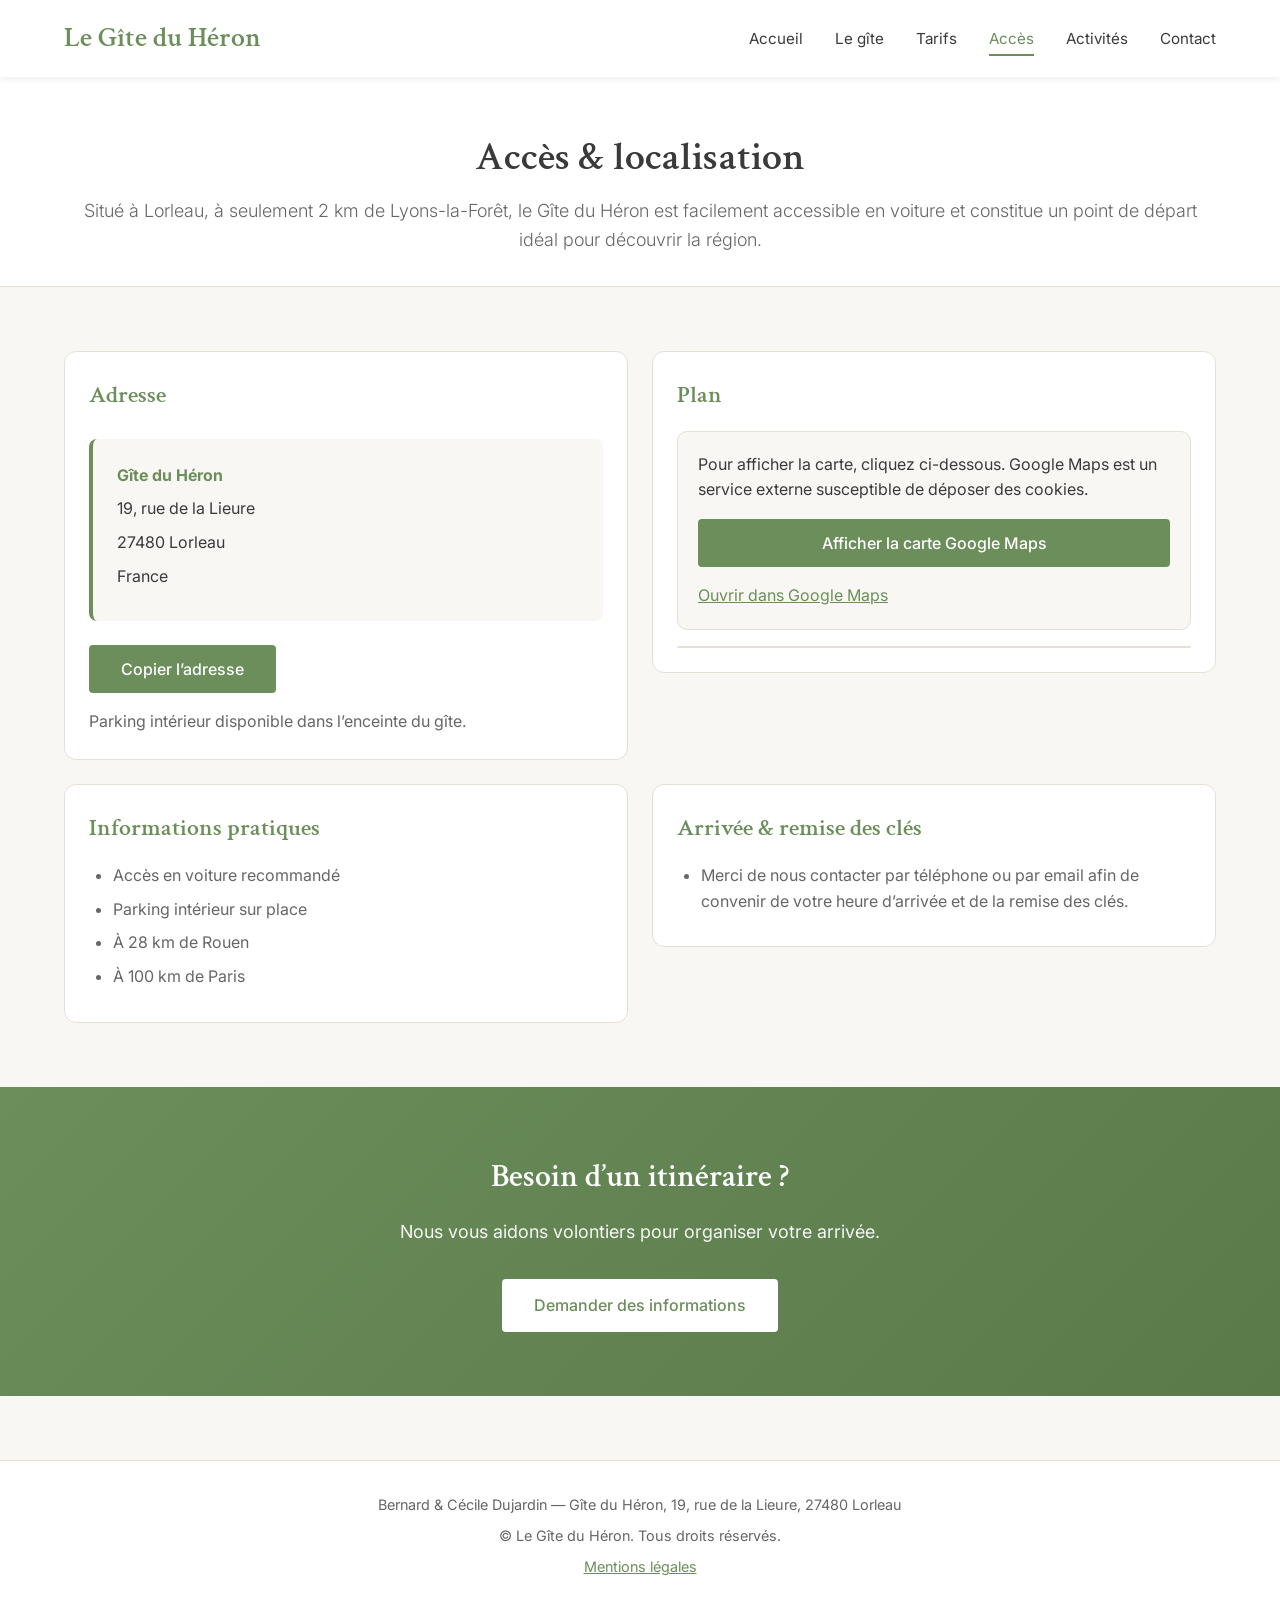
==== acces/index.html @ 65d324aa "feat: first commit" ====
<!DOCTYPE html>
<html lang="fr">
<head>
    <meta charset="UTF-8">
    <meta name="viewport" content="width=device-width, initial-scale=1.0">
    <meta name="description" content="Accès et localisation du Gîte du Héron à Lorleau : adresse, distances et stationnement.">
    <title>Le Gîte du Héron - Accès &amp; localisation</title>
    <link rel="preconnect" href="https://fonts.googleapis.com">
    <link rel="preconnect" href="https://fonts.gstatic.com" crossorigin>
    <link href="https://fonts.googleapis.com/css2?family=Crimson+Text:ital,wght@0,400;0,600;1,400&family=Inter:wght@300;400;500;600&display=swap" rel="stylesheet">
    <link rel="stylesheet" href="/css/styles.css">
</head>
<body>
    <header>
        <div class="container">
            <a class="logo" href="/">Le Gîte du Héron</a>
            <nav>
                <ul class="nav-menu">
                    <li><a href="/">Accueil</a></li>
                    <li><a href="/gite/">Le gîte</a></li>
                    <li><a href="/tarifs/">Tarifs</a></li>
                    <li><a href="/acces/" class="active">Accès</a></li>
                    <li><a href="/activites/">Activités</a></li>
                    <li><a href="/contact/">Contact</a></li>
                </ul>
            </nav>
        </div>
    </header>

    <main>
        <section class="page-header">
            <div class="container">
                <h1>Accès &amp; localisation</h1>
                <p class="page-subtitle">Situé à Lorleau, à seulement 2 km de Lyons-la-Forêt, le Gîte du Héron est facilement accessible en voiture et constitue un point de départ idéal pour découvrir la région.</p>
            </div>
        </section>

        <section class="content-section">
            <div class="container">
                <div class="access-grid">
                    <section class="access-card">
                        <h2>Adresse</h2>
                        <div class="address-box" id="address-text">
                            <p><strong>Gîte du Héron</strong></p>
                            <p>19, rue de la Lieure</p>
                            <p>27480 Lorleau</p>
                            <p>France</p>
                        </div>
                        <button class="btn btn-primary" id="copy-address-btn" type="button">Copier l’adresse</button>
                        <p class="access-note">Parking intérieur disponible dans l’enceinte du gîte.</p>
                    </section>

                    <section class="access-card">
                        <h2>Plan</h2>
                        <div class="map-card" id="map-consent">
                            <p>Pour afficher la carte, cliquez ci-dessous. Google Maps est un service externe susceptible de déposer des cookies.</p>
                            <button class="btn btn-primary" id="load-gmap" type="button">Afficher la carte Google Maps</button>
                            <a class="map-link" href="https://www.google.com/maps/search/?api=1&query=19%20Rue%20de%20la%20Lieure%2C%2027480%20Lorleau%2C%20France" target="_blank" rel="noopener">Ouvrir dans Google Maps</a>
                        </div>
                        <div class="map-embed" id="map-embed" aria-hidden="true"></div>
                    </section>

                    <section class="access-card">
                        <h2>Informations pratiques</h2>
                        <ul class="conditions-list">
                            <li>Accès en voiture recommandé</li>
                            <li>Parking intérieur sur place</li>
                            <li>À 28 km de Rouen</li>
                            <li>À 100 km de Paris</li>
                        </ul>
                    </section>

                    <section class="access-card">
                        <h2>Arrivée &amp; remise des clés</h2>
                        <ul class="conditions-list">
                            <li>Merci de nous contacter par téléphone ou par email afin de convenir de votre heure d’arrivée et de la remise des clés.</li>
                        </ul>
                    </section>
                </div>
            </div>
        </section>

        <section class="cta-section">
            <div class="container">
                <h2>Besoin d’un itinéraire ?</h2>
                <p>Nous vous aidons volontiers pour organiser votre arrivée.</p>
                <a href="/contact/" class="btn btn-primary">Demander des informations</a>
            </div>
        </section>
    </main>

    <footer>
        <div class="container">
            <p>Bernard & Cécile Dujardin — Gîte du Héron, 19, rue de la Lieure, 27480 Lorleau</p>
            <p>&copy; Le Gîte du Héron. Tous droits réservés.</p>
            <p><a href="/mentions-legales/">Mentions légales</a></p>
        </div>
    </footer>

    <script>
        const ADDRESS_TO_COPY = `Gîte du Héron
19, rue de la Lieure
27480 Lorleau
France`;
        const GMAP_EMBED_SRC = "https://www.google.com/maps/embed?pb=!1m18!1m12!1m3!1d2595.6986658542155!2d1.4994650766728717!3d49.414603971412994!2m3!1f0!2f0!3f0!3m2!1i1024!2i768!4f13.1!3m3!1m2!1s0x47e72bde51f9805f%3A0xe54bb4bd2a483d9f!2s19%20Rue%20de%20la%20Lieure%2C%2027480%20Lorleau!5e0!3m2!1sfr!2sfr!4v1769534926259!5m2!1sfr!2sfr";
        const GMAP_LINK_URL = "https://www.google.com/maps/search/?api=1&query=19%20Rue%20de%20la%20Lieure%2C%2027480%20Lorleau%2C%20France";

        const copyBtn = document.getElementById('copy-address-btn');
        const loadMapBtn = document.getElementById('load-gmap');
        const mapConsent = document.getElementById('map-consent');
        const mapEmbed = document.getElementById('map-embed');
        const mapLink = mapConsent ? mapConsent.querySelector('.map-link') : null;

        if (mapLink) {
            mapLink.href = GMAP_LINK_URL;
        }

        const setCopyFeedback = () => {
            if (!copyBtn) return;
            const original = copyBtn.textContent;
            copyBtn.textContent = 'Copié !';
            setTimeout(() => {
                copyBtn.textContent = original;
            }, 2000);
        };

        const fallbackCopy = () => {
            const textarea = document.createElement('textarea');
            textarea.value = ADDRESS_TO_COPY;
            textarea.setAttribute('readonly', '');
            textarea.style.position = 'absolute';
            textarea.style.left = '-9999px';
            document.body.appendChild(textarea);
            textarea.select();
            try {
                document.execCommand('copy');
                setCopyFeedback();
            } finally {
                document.body.removeChild(textarea);
            }
        };

        if (copyBtn) {
            copyBtn.addEventListener('click', () => {
                if (navigator.clipboard && navigator.clipboard.writeText) {
                    navigator.clipboard.writeText(ADDRESS_TO_COPY).then(setCopyFeedback).catch(fallbackCopy);
                } else {
                    fallbackCopy();
                }
            });
        }

        if (loadMapBtn && mapEmbed) {
            loadMapBtn.addEventListener('click', () => {
                if (mapEmbed.childElementCount === 0) {
                    const iframe = document.createElement('iframe');
                    iframe.src = GMAP_EMBED_SRC;
                    iframe.loading = 'lazy';
                    iframe.referrerPolicy = 'no-referrer-when-downgrade';
                    iframe.title = 'Carte Google Maps - Gîte du Héron';
                    iframe.allowFullscreen = true;
                    mapEmbed.appendChild(iframe);
                    mapEmbed.setAttribute('aria-hidden', 'false');
                    if (mapConsent) {
                        mapConsent.style.display = 'none';
                    }
                }
            });
        }
    </script>
</body>
</html>
---- css/styles.css ----
/* Reset and Base Styles */
* {
    margin: 0;
    padding: 0;
    box-sizing: border-box;
}

:root {
    --color-primary: #6B8E5A;
    --color-primary-dark: #5A7A4A;
    --color-secondary: #D4C4A8;
    --color-accent: #8B7355;
    --color-text: #3A3A3A;
    --color-text-light: #666;
    --color-bg: #F9F7F4;
    --color-white: #FFFFFF;
    --color-border: #E5E0D6;
    --font-serif: 'Crimson Text', serif;
    --font-sans: 'Inter', sans-serif;
}

html {
    font-size: 16px;
    scroll-behavior: smooth;
}

body {
    font-family: var(--font-sans);
    color: var(--color-text);
    background-color: var(--color-bg);
    line-height: 1.6;
    -webkit-font-smoothing: antialiased;
    -moz-osx-font-smoothing: grayscale;
}

img {
    max-width: 100%;
    height: auto;
    display: block;
}

a {
    text-decoration: none;
    color: inherit;
    transition: color 0.3s ease;
}

ul {
    list-style: none;
}

/* Container */
.container {
    width: 100%;
    max-width: 1200px;
    margin: 0 auto;
    padding: 0 1.5rem;
}

/* Header */
header {
    background-color: var(--color-white);
    box-shadow: 0 2px 8px rgba(0, 0, 0, 0.08);
    position: sticky;
    top: 0;
    z-index: 100;
}

header .container {
    display: flex;
    justify-content: space-between;
    align-items: center;
    padding: 1rem 1.5rem;
}

.logo {
    font-family: var(--font-serif);
    font-size: 1.5rem;
    font-weight: 600;
    color: var(--color-primary);
    margin: 0;
}

.nav-menu {
    display: flex;
    gap: 1.5rem;
    flex-wrap: wrap;
}

.nav-menu a {
    color: var(--color-text);
    font-weight: 400;
    padding: 0.5rem 0;
    position: relative;
    font-size: 0.95rem;
}

.nav-menu a:hover,
.nav-menu a.active {
    color: var(--color-primary);
}

.nav-menu a.active::after {
    content: '';
    position: absolute;
    bottom: 0;
    left: 0;
    right: 0;
    height: 2px;
    background-color: var(--color-primary);
}

/* Hero Section */
.hero {
    display: flex;
    flex-direction: column;
    min-height: 70vh;
    background: linear-gradient(135deg, var(--color-bg) 0%, var(--color-secondary) 100%);
    position: relative;
    overflow: hidden;
}

.hero-content {
    padding: 3rem 1.5rem;
    text-align: center;
    z-index: 2;
    flex: 1;
    display: flex;
    flex-direction: column;
    justify-content: center;
    align-items: center;
}

.hero-content h1,
.hero-content h2 {
    font-family: var(--font-serif);
    font-size: 2.5rem;
    color: var(--color-text);
    margin-bottom: 1rem;
    font-weight: 600;
}

.hero-subtitle {
    font-size: 1.25rem;
    color: var(--color-text-light);
    margin-bottom: 2rem;
    font-weight: 300;
}

.hero-image {
    width: 100%;
    height: 300px;
    overflow: hidden;
}

.hero-image img {
    width: 100%;
    height: 100%;
    object-fit: cover;
}

/* Buttons */
.btn {
    display: inline-block;
    padding: 0.875rem 2rem;
    font-size: 1rem;
    font-weight: 500;
    text-align: center;
    border-radius: 4px;
    transition: all 0.3s ease;
    cursor: pointer;
    border: none;
    font-family: var(--font-sans);
}

.btn-primary {
    background-color: var(--color-primary);
    color: var(--color-white);
}

.btn-primary:hover {
    background-color: var(--color-primary-dark);
    transform: translateY(-2px);
    box-shadow: 0 4px 12px rgba(107, 142, 90, 0.3);
}

/* Intro Section */
.intro {
    padding: 4rem 0;
    text-align: center;
}

.intro h2 {
    font-family: var(--font-serif);
    font-size: 2rem;
    color: var(--color-text);
    margin-bottom: 1.5rem;
    font-weight: 600;
}

.lead {
    font-size: 1.125rem;
    color: var(--color-text-light);
    max-width: 800px;
    margin: 0 auto;
    line-height: 1.8;
}

/* Features Section */
.features {
    padding: 4rem 0;
    background-color: var(--color-white);
}

.features-grid {
    display: grid;
    grid-template-columns: 1fr;
    gap: 2.5rem;
}

.feature-card {
    text-align: center;
}

.feature-image {
    width: 100%;
    height: 250px;
    overflow: hidden;
    border-radius: 8px;
    margin-bottom: 1.5rem;
}

.feature-image img {
    width: 100%;
    height: 100%;
    object-fit: cover;
    transition: transform 0.3s ease;
}

.feature-card:hover .feature-image img {
    transform: scale(1.05);
}

.feature-card h3 {
    font-family: var(--font-serif);
    font-size: 1.5rem;
    color: var(--color-primary);
    margin-bottom: 1rem;
    font-weight: 600;
}

.feature-card p {
    color: var(--color-text-light);
    line-height: 1.7;
}

/* CTA Section */
.cta-section {
    padding: 4rem 0;
    text-align: center;
    background: linear-gradient(135deg, var(--color-primary) 0%, var(--color-primary-dark) 100%);
    color: var(--color-white);
}

.cta-section h2 {
    font-family: var(--font-serif);
    font-size: 2rem;
    margin-bottom: 1rem;
    font-weight: 600;
}

.cta-section p {
    margin-bottom: 2rem;
    font-size: 1.125rem;
    opacity: 0.95;
}

.cta-section .btn-primary {
    background-color: var(--color-white);
    color: var(--color-primary);
}

.cta-section .btn-primary:hover {
    background-color: var(--color-secondary);
    color: var(--color-text);
}

/* Page Header */
.page-header {
    padding: 3rem 0 2rem;
    text-align: center;
    background-color: var(--color-white);
    border-bottom: 1px solid var(--color-border);
}

.page-header h1,
.page-header h2 {
    font-family: var(--font-serif);
    font-size: 2.5rem;
    color: var(--color-text);
    margin-bottom: 0.5rem;
    font-weight: 600;
}

.page-subtitle {
    font-size: 1.125rem;
    color: var(--color-text-light);
    font-weight: 300;
}



/* Accès – map + address */
.access-grid {
    display: grid;
    grid-template-columns: 1fr;
    gap: 1.5rem;
}

.access-card {
    background-color: var(--color-white);
    border: 1px solid var(--color-border);
    border-radius: 12px;
    padding: 1.5rem;
}

.access-card h2 {
    font-family: var(--font-serif);
    font-size: 1.5rem;
    color: var(--color-primary);
    margin-bottom: 1rem;
    font-weight: 600;
}

.access-note {
    margin-top: 1rem;
    color: var(--color-text-light);
}

.map-card {
    display: flex;
    flex-direction: column;
    gap: 1rem;
    background-color: var(--color-bg);
    border: 1px solid var(--color-border);
    border-radius: 10px;
    padding: 1.25rem;
}

.map-link {
    color: var(--color-primary);
    text-decoration: underline;
}

.map-embed {
    margin-top: 1rem;
    border-radius: 12px;
    overflow: hidden;
    border: 1px solid var(--color-border);
}

.map-embed iframe {
    width: 100%;
    height: 360px;
    border: 0;
    display: block;
}

@media (min-width: 960px) {
    .access-grid {
        grid-template-columns: repeat(2, 1fr);
        align-items: start;
    }
}
/* Content Section */
.content-section {
    padding: 4rem 0;
}

.content-block {
    display: flex;
    flex-direction: column;
    gap: 2rem;
    margin-bottom: 4rem;
    align-items: center;
}

.content-block:last-child {
    margin-bottom: 0;
}

.content-image {
    width: 100%;
    height: 300px;
    overflow: hidden;
    border-radius: 8px;
}

.content-image img {
    width: 100%;
    height: 100%;
    object-fit: cover;
}

.content-text {
    flex: 1;
}

.content-text h2,
.content-text h3 {
    font-family: var(--font-serif);
    font-size: 1.75rem;
    color: var(--color-primary);
    margin-bottom: 1rem;
    font-weight: 600;
}

.content-text p {
    color: var(--color-text-light);
    margin-bottom: 1rem;
    line-height: 1.7;
}

.content-text ul {
    list-style: disc;
    margin-left: 1.5rem;
    margin-bottom: 1rem;
    color: var(--color-text-light);
}

.content-text ul li {
    margin-bottom: 0.5rem;
}

.content-text strong {
    color: var(--color-text);
    font-weight: 600;
}


/* Content sections */
.section-title {
    font-family: var(--font-serif);
    font-size: 2rem;
    color: var(--color-text);
    margin-bottom: 1.25rem;
    font-weight: 600;
}

.section-intro {
    margin-bottom: 1.5rem;
}

.highlights-grid {
    display: grid;
    grid-template-columns: 1fr;
    gap: 1rem;
    margin-top: 1.5rem;
}

.highlight-item {
    background-color: var(--color-white);
    border: 1px solid var(--color-border);
    border-radius: 12px;
    padding: 1rem;
    text-align: center;
}

.highlight-item p {
    margin: 0;
    font-weight: 600;
    color: var(--color-text);
}

/* Home – points forts refinement */
.highlights-grid {
    align-items: stretch;
}

.highlight-item {
    display: flex;
    align-items: center;
    justify-content: center;
    min-height: 72px;
    padding: 0.9rem 1rem;
}

.highlight-item p {
    font-size: 0.95rem;
    line-height: 1.3;
}

.highlights-note {
    margin-top: 0.75rem;
    text-align: center;
    color: var(--color-text-light);
    font-size: 0.95rem;
}

@media (min-width: 640px) {
    .highlight-item p {
        font-size: 1rem;
    }
}


.info-stack {
    display: grid;
    gap: 1.5rem;
}

@media (min-width: 640px) {
    .highlights-grid {
        grid-template-columns: repeat(2, 1fr);
    }
}

@media (min-width: 960px) {
    .highlights-grid {
        grid-template-columns: repeat(3, 1fr);
    }
}



/* Home – À proximité cards */
.proximity-grid {
    display: grid;
    grid-template-columns: 1fr;
    gap: 1.25rem;
    margin: 1.5rem 0;
    align-items: stretch;
}

.proximity-card {
    background-color: var(--color-white);
    border: 1px solid var(--color-border);
    border-radius: 12px;
    padding: 1.25rem;
    display: flex;
    flex-direction: column;
    gap: 0.5rem;
}

.proximity-card h3 {
    font-family: var(--font-serif);
    font-size: 1.25rem;
    color: var(--color-primary);
    margin: 0;
    font-weight: 600;
}

.proximity-card p {
    margin: 0;
    color: var(--color-text-light);
    line-height: 1.6;
}

@media (min-width: 640px) {
    .proximity-grid {
        grid-template-columns: repeat(2, 1fr);
    }
}

@media (min-width: 960px) {
    .proximity-grid {
        grid-template-columns: repeat(3, 1fr);
    }
}
/* Reverse layout */
.content-block.reverse {
    flex-direction: column-reverse;
}

/* Pricing Section */
.pricing-section {
    margin-bottom: 4rem;
}

.pricing-section h3 {
    font-family: var(--font-serif);
    font-size: 2rem;
    color: var(--color-text);
    margin-bottom: 2rem;
    text-align: center;
    font-weight: 600;
}

.pricing-grid {
    display: grid;
    grid-template-columns: 1fr;
    gap: 2rem;
}

.pricing-card {
    background-color: var(--color-white);
    padding: 2rem;
    border-radius: 8px;
    border: 2px solid var(--color-border);
    text-align: center;
    transition: all 0.3s ease;
}

.pricing-card:hover {
    transform: translateY(-4px);
    box-shadow: 0 8px 24px rgba(0, 0, 0, 0.1);
}

.pricing-card.featured {
    border-color: var(--color-primary);
    background: linear-gradient(135deg, var(--color-white) 0%, var(--color-bg) 100%);
}

.pricing-card h4 {
    font-family: var(--font-serif);
    font-size: 1.5rem;
    color: var(--color-primary);
    margin-bottom: 1rem;
    font-weight: 600;
}

.price {
    font-size: 2.5rem;
    font-weight: 600;
    color: var(--color-text);
    margin-bottom: 0.5rem;
}

.price span {
    font-size: 1rem;
    font-weight: 400;
    color: var(--color-text-light);
}

.period {
    color: var(--color-text-light);
    margin-bottom: 1.5rem;
    font-size: 0.95rem;
}

.pricing-card ul {
    text-align: left;
    list-style: disc;
    margin-left: 1.5rem;
    color: var(--color-text-light);
}

.pricing-card ul li {
    margin-bottom: 0.5rem;
}

/* Conditions Section */
.conditions-section {
    margin-bottom: 4rem;
}

.conditions-section h3 {
    font-family: var(--font-serif);
    font-size: 2rem;
    color: var(--color-text);
    margin-bottom: 2rem;
    text-align: center;
    font-weight: 600;
}

.conditions-grid {
    display: grid;
    grid-template-columns: 1fr;
    gap: 1.5rem;
}

.condition-item {
    background-color: var(--color-white);
    padding: 1.5rem;
    border-radius: 8px;
    border-left: 4px solid var(--color-primary);
}

.condition-item h4 {
    font-family: var(--font-serif);
    font-size: 1.25rem;
    color: var(--color-primary);
    margin-bottom: 0.75rem;
    font-weight: 600;
}

.condition-item p {
    color: var(--color-text-light);
    line-height: 1.7;
}

/* Info Box */
.info-box {
    background-color: var(--color-white);
    padding: 2rem;
    border-radius: 8px;
    border: 1px solid var(--color-border);
}

.info-box h2,
.info-box h3 {
    font-family: var(--font-serif);
    font-size: 1.75rem;
    color: var(--color-primary);
    margin-bottom: 1rem;
    font-weight: 600;
}

.info-box p {
    color: var(--color-text-light);
    margin-bottom: 1rem;
    line-height: 1.7;
}

/* Address Box */
.address-box {
    background-color: var(--color-bg);
    padding: 1.5rem;
    border-radius: 8px;
    margin: 1.5rem 0;
    border-left: 4px solid var(--color-primary);
}

.address-box p {
    margin-bottom: 0.5rem;
    color: var(--color-text);
}

.address-box strong {
    color: var(--color-primary);
}

/* Nearby Section */
.info-section {
    margin-top: 4rem;
}

.info-section h3 {
    font-family: var(--font-serif);
    font-size: 2rem;
    color: var(--color-text);
    margin-bottom: 2rem;
    text-align: center;
    font-weight: 600;
}

.nearby-grid {
    display: grid;
    grid-template-columns: 1fr;
    gap: 1.5rem;
}

.nearby-item {
    background-color: var(--color-white);
    padding: 1.5rem;
    border-radius: 8px;
    border: 1px solid var(--color-border);
}

.nearby-item h4 {
    font-family: var(--font-serif);
    font-size: 1.25rem;
    color: var(--color-primary);
    margin-bottom: 0.5rem;
    font-weight: 600;
}

.nearby-item p {
    color: var(--color-text-light);
    line-height: 1.7;
}



/* Tarifs – services & options */
.tarifs-info-grid {
    display: grid;
    grid-template-columns: 1fr;
    gap: 1.5rem;
    margin-top: 1.5rem;
}

.tarifs-info-grid .info-box {
    border-radius: 8px;
}

.options-card {
    background-color: var(--color-white);
    border: 1px solid var(--color-border);
    border-radius: 8px;
    padding: 1.5rem;
}

.options-grid {
    display: grid;
    grid-template-columns: 1fr auto;
    gap: 0.75rem 1rem;
    align-items: baseline;
    margin: 0;
}

.options-grid dt {
    font-weight: 500;
    color: var(--color-text);
}

.options-grid dd {
    margin: 0;
    font-weight: 700;
    color: var(--color-text);
    text-align: right;
}

@media (min-width: 640px) {
    .tarifs-info-grid {
        grid-template-columns: repeat(2, 1fr);
    }
}

@media (min-width: 960px) {
    .tarifs-info-grid {
        grid-template-columns: repeat(3, 1fr);
    }
}

@media (max-width: 520px) {
    .options-grid {
        grid-template-columns: 1fr;
    }

    .options-grid dd {
        text-align: left;
    }
}


.conditions {
    text-align: left;
}

.conditions h3 {
    margin-top: 1.5rem;
    text-align: left;
}


/* Tarifs – Conditions de location (cards) */
.conditions-grid {
    display: grid;
    grid-template-columns: 1fr;
    gap: 1.25rem;
    margin-top: 1.25rem;
}

@media (min-width: 640px) {
    .conditions-grid {
        grid-template-columns: repeat(2, 1fr);
    }
}

@media (min-width: 960px) {
    .conditions-grid {
        grid-template-columns: repeat(3, 1fr);
    }
}

.condition-card {
    background: #fff;
    border: 1px solid rgba(0,0,0,.12);
    border-radius: 16px;
    padding: 1.25rem;
}

.condition-card h3 {
    margin: 0 0 0.75rem;
    text-align: left;
}

.condition-card ul {
    margin: 0;
    padding-left: 1.2rem;
}

.conditions-outro {
    margin-top: 1rem;
}



/* Tarifs page */
.table-responsive {
    width: 100%;
    overflow-x: auto;
}

.pricing-table,
.options-table {
    width: 100%;
    border-collapse: collapse;
    background-color: var(--color-white);
    border-radius: 8px;
    overflow: hidden;
    margin-top: 1.5rem;
}

.pricing-table th,
.pricing-table td,
.options-table th,
.options-table td {
    padding: 0.75rem 1rem;
    text-align: left;
    border-bottom: 1px solid var(--color-border);
    font-size: 0.95rem;
}

.pricing-table thead th,
.options-table thead th {
    background-color: var(--color-bg);
    font-weight: 600;
    color: var(--color-text);
}

.pricing-table tbody tr:nth-child(even),
.options-table tbody tr:nth-child(even) {
    background-color: #faf7f0;
}

.tarif-mensuel {
    margin-top: 1rem;
    color: var(--color-text);
}

.conditions-list {
    list-style: disc;
    margin-left: 1.5rem;
    color: var(--color-text-light);
}

.conditions-list li {
    margin-bottom: 0.5rem;
}

/* Tarifs – aligned cards */
.tarifs-cards { 
    max-width: 1100px; 
    margin: 0 auto; 
}

.tarifs-grid { 
    display: grid; 
    grid-template-columns: 1fr; 
    gap: 1.25rem; 
    margin-top: 1rem; 
}

@media (min-width: 640px) { 
    .tarifs-grid { 
        grid-template-columns: repeat(2, 1fr); 
    } 
}

@media (min-width: 960px) { 
    .tarifs-grid { 
        grid-template-columns: repeat(3, 1fr); 
    } 
}

.tarif-card { 
    background: #fff; 
    border: 1px solid rgba(0,0,0,.12); 
    border-radius: 14px; 
    padding: 1.25rem; 
    text-align: center; 
}

.tarif-title { 
    margin: 0; 
    font-size: 1.15rem; 
}

.tarif-price { 
    margin: .75rem 0 0; 
    font-size: 1.6rem; 
    font-weight: 700; 
}

.tarif-highlight { 
    margin-top: 1.5rem; 
    padding: 1rem 1.25rem; 
    border-radius: 14px; 
    background: rgba(0,0,0,.04); 
    text-align: center; 
}

/* Contact Section */
.contact-wrapper {
    display: flex;
    flex-direction: column;
    gap: 3rem;
}

.contact-info {
    background-color: var(--color-white);
    padding: 2rem;
    border-radius: 8px;
    border: 1px solid var(--color-border);
}

.contact-info h2,
.contact-info h3 {
    font-family: var(--font-serif);
    font-size: 1.75rem;
    color: var(--color-primary);
    margin-bottom: 2rem;
    font-weight: 600;
}

.contact-details {
    margin-bottom: 2rem;
}

.contact-item {
    margin-bottom: 1.5rem;
}

.contact-item h4 {
    font-family: var(--font-serif);
    font-size: 1.125rem;
    color: var(--color-primary);
    margin-bottom: 0.5rem;
    font-weight: 600;
}

.contact-item p {
    color: var(--color-text-light);
    line-height: 1.7;
}

.contact-note {
    color: var(--color-text-light);
    line-height: 1.7;
    font-style: italic;
}

/* Contact Form */
.contact-form-wrapper {
    background-color: var(--color-white);
    padding: 2rem;
    border-radius: 8px;
    border: 1px solid var(--color-border);
}

.contact-form-wrapper h2,
.contact-form-wrapper h3 {
    font-family: var(--font-serif);
    font-size: 1.75rem;
    color: var(--color-primary);
    margin-bottom: 1.5rem;
    font-weight: 600;
}

.contact-form {
    display: flex;
    flex-direction: column;
    gap: 1.5rem;
}

.form-group {
    display: flex;
    flex-direction: column;
}

.form-group label {
    font-weight: 500;
    color: var(--color-text);
    margin-bottom: 0.5rem;
    font-size: 0.95rem;
}

.required {
    color: var(--color-primary);
}

.form-group input,
.form-group textarea {
    padding: 0.875rem;
    border: 1px solid var(--color-border);
    border-radius: 4px;
    font-family: var(--font-sans);
    font-size: 1rem;
    color: var(--color-text);
    background-color: var(--color-white);
    transition: border-color 0.3s ease;
}

.form-group input:focus,
.form-group textarea:focus {
    outline: none;
    border-color: var(--color-primary);
}

.form-group textarea {
    resize: vertical;
    min-height: 120px;
}

.hidden {
    display: none;
}

.gdpr-notice {
    margin-top: 1rem;
    padding-top: 1rem;
    border-top: 1px solid var(--color-border);
}

.gdpr-notice small {
    color: var(--color-text-light);
    font-size: 0.875rem;
    line-height: 1.6;
}

.gdpr-notice a {
    color: var(--color-primary);
    text-decoration: underline;
}

/* Footer */
footer {
    background-color: var(--color-white);
    border-top: 1px solid var(--color-border);
    padding: 2rem 0;
    text-align: center;
    margin-top: 4rem;
}

footer p {
    color: var(--color-text-light);
    margin-bottom: 0.5rem;
    font-size: 0.9rem;
}

footer a {
    color: var(--color-primary);
    text-decoration: underline;
}

footer a:hover {
    color: var(--color-primary-dark);
}

/* Responsive Design */
@media (min-width: 768px) {
    .hero {
        flex-direction: row;
        min-height: 80vh;
    }

    .hero-content {
        flex: 1;
        padding: 4rem;
        text-align: left;
        align-items: flex-start;
    }

    .hero-content h1,
    .hero-content h2 {
        font-size: 3rem;
    }

    .hero-image {
        flex: 1;
        height: auto;
    }

    .features-grid {
        grid-template-columns: repeat(3, 1fr);
    }

    .content-block {
        flex-direction: row;
        align-items: flex-start;
    }

    .content-block.reverse {
        flex-direction: row-reverse;
    }

    .content-image {
        flex: 1;
        height: 400px;
    }

    .content-text {
        flex: 1;
        padding: 0 2rem;
    }

    .pricing-grid {
        grid-template-columns: repeat(3, 1fr);
    }

    .conditions-grid {
        grid-template-columns: repeat(2, 1fr);
    }

    .nearby-grid {
        grid-template-columns: repeat(2, 1fr);
    }

    .contact-wrapper {
        flex-direction: row;
    }

    .contact-info {
        flex: 1;
    }

    .contact-form-wrapper {
        flex: 1;
    }

    .logo {
        font-size: 1.75rem;
    }

    .nav-menu {
        gap: 2rem;
    }
}

@media (min-width: 1024px) {
    .hero-content h1,
    .hero-content h2 {
        font-size: 3.5rem;
    }

    .hero-subtitle {
        font-size: 1.5rem;
    }

    .intro h2,
    .page-header h1,
    .page-header h2 {
        font-size: 2.5rem;
    }

    .content-image {
        height: 450px;
    }
}
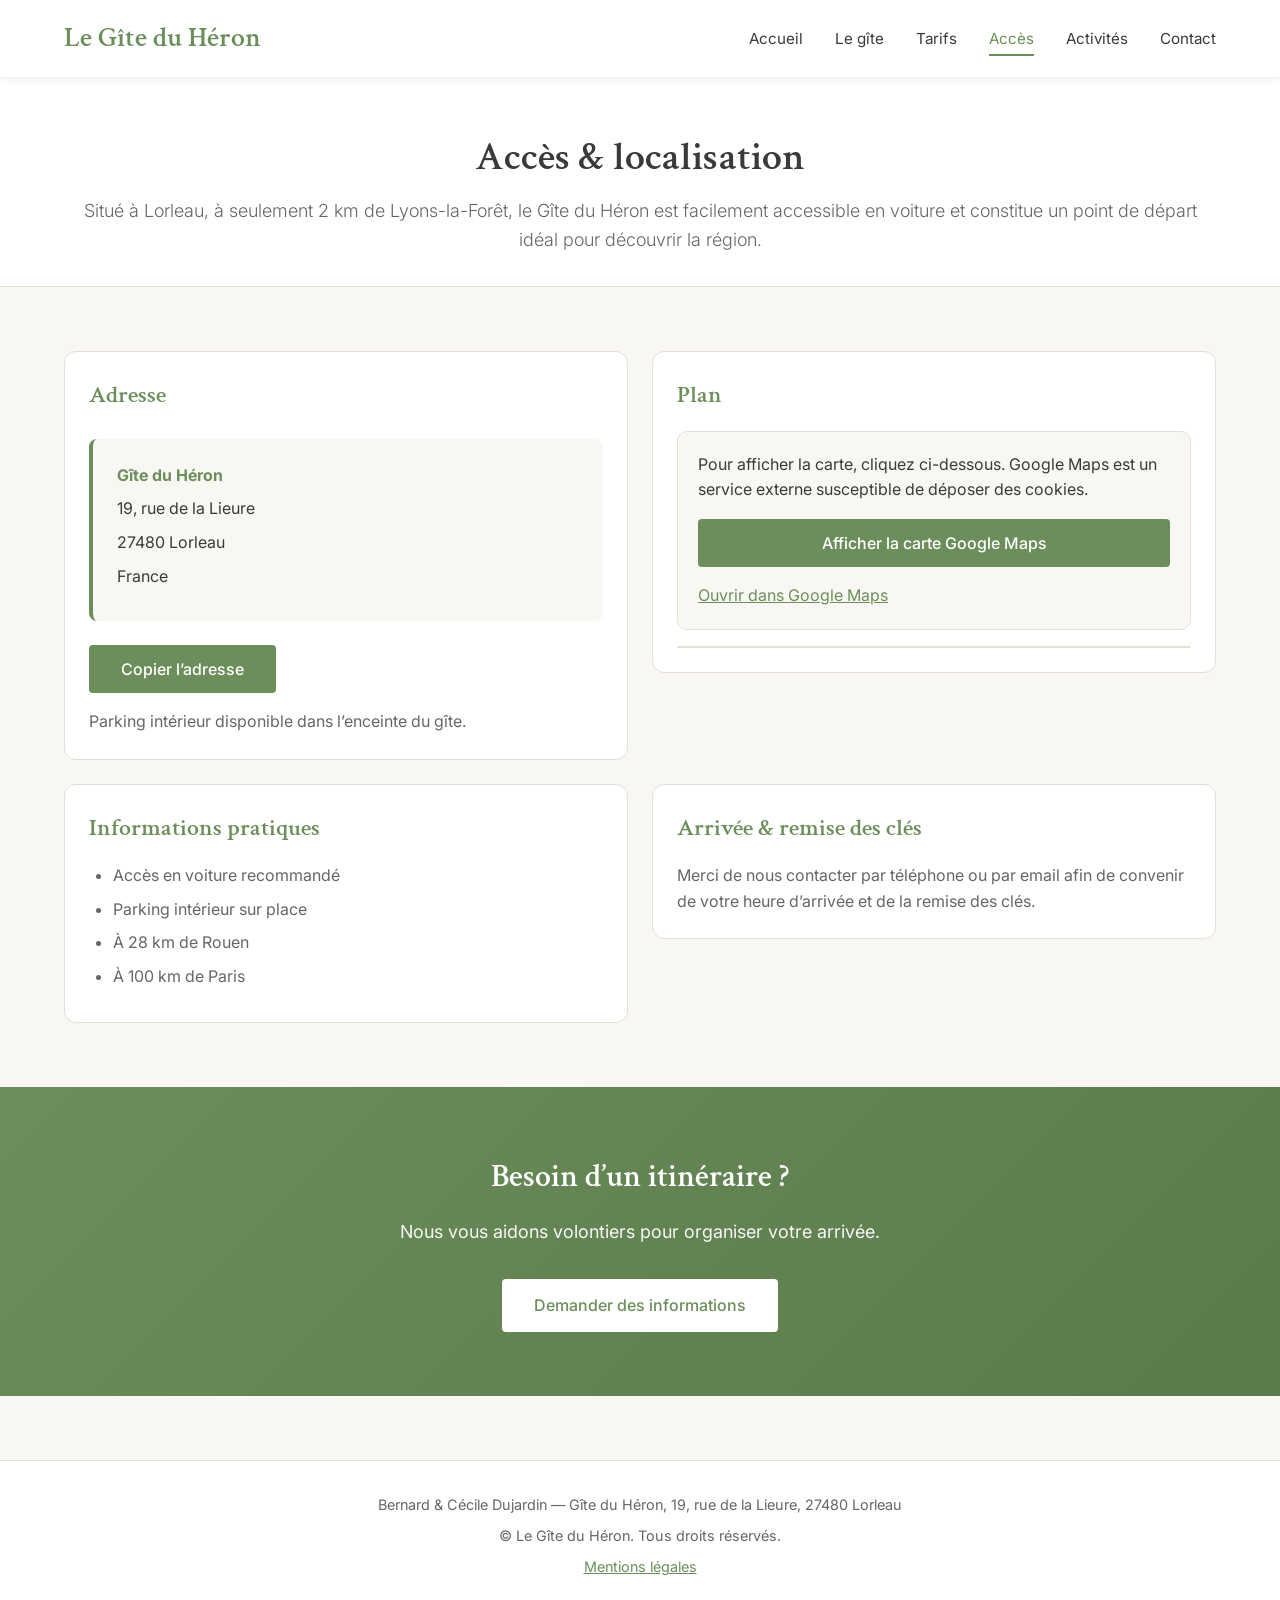
==== commit cc1bfe7b: "feat: css relative path" ====
--- a/acces/index.html
+++ b/acces/index.html
@@ -8,20 +8,20 @@
     <link rel="preconnect" href="https://fonts.googleapis.com">
     <link rel="preconnect" href="https://fonts.gstatic.com" crossorigin>
     <link href="https://fonts.googleapis.com/css2?family=Crimson+Text:ital,wght@0,400;0,600;1,400&family=Inter:wght@300;400;500;600&display=swap" rel="stylesheet">
-    <link rel="stylesheet" href="/css/styles.css">
+    <link rel="stylesheet" href="../css/styles.css">
 </head>
 <body>
     <header>
         <div class="container">
-            <a class="logo" href="/">Le Gîte du Héron</a>
+            <a class="logo" href="../">Le Gîte du Héron</a>
             <nav>
                 <ul class="nav-menu">
-                    <li><a href="/">Accueil</a></li>
-                    <li><a href="/gite/">Le gîte</a></li>
-                    <li><a href="/tarifs/">Tarifs</a></li>
-                    <li><a href="/acces/" class="active">Accès</a></li>
-                    <li><a href="/activites/">Activités</a></li>
-                    <li><a href="/contact/">Contact</a></li>
+                    <li><a href="../">Accueil</a></li>
+                    <li><a href="../gite/">Le gîte</a></li>
+                    <li><a href="../tarifs/">Tarifs</a></li>
+                    <li><a href="../acces/" class="active">Accès</a></li>
+                    <li><a href="../activites/">Activités</a></li>
+                    <li><a href="../contact/">Contact</a></li>
                 </ul>
             </nav>
         </div>
@@ -72,9 +72,9 @@
 
                     <section class="access-card">
                         <h2>Arrivée &amp; remise des clés</h2>
-                        <ul class="conditions-list">
-                            <li>Merci de nous contacter par téléphone ou par email afin de convenir de votre heure d’arrivée et de la remise des clés.</li>
-                        </ul>
+                        <p class="access-note">
+                            Merci de nous contacter par téléphone ou par email afin de convenir de votre heure d’arrivée et de la remise des clés.
+                        </p>
                     </section>
                 </div>
             </div>
@@ -84,7 +84,7 @@
             <div class="container">
                 <h2>Besoin d’un itinéraire ?</h2>
                 <p>Nous vous aidons volontiers pour organiser votre arrivée.</p>
-                <a href="/contact/" class="btn btn-primary">Demander des informations</a>
+                <a href="../contact/" class="btn btn-primary">Demander des informations</a>
             </div>
         </section>
     </main>
@@ -93,7 +93,7 @@
         <div class="container">
             <p>Bernard & Cécile Dujardin — Gîte du Héron, 19, rue de la Lieure, 27480 Lorleau</p>
             <p>&copy; Le Gîte du Héron. Tous droits réservés.</p>
-            <p><a href="/mentions-legales/">Mentions légales</a></p>
+            <p><a href="../mentions-legales/">Mentions légales</a></p>
         </div>
     </footer>
 
--- a/css/styles.css
+++ b/css/styles.css
@@ -887,6 +887,106 @@
 
 
 
+
+
+/* Gîte – refonte page */
+.gallery-grid {
+    display: grid;
+    grid-template-columns: 1fr;
+    gap: 1rem;
+    margin-top: 1.25rem;
+}
+
+@media (min-width: 900px) {
+    .gallery-grid {
+        grid-template-columns: repeat(2, 1fr);
+    }
+}
+
+.gallery-item {
+    margin: 0;
+}
+
+.gallery-item img {
+    width: 100%;
+    height: 320px;
+    object-fit: cover;
+    border-radius: 16px;
+    display: block;
+}
+
+.spaces-grid {
+    display: grid;
+    grid-template-columns: 1fr;
+    gap: 1.25rem;
+    margin-top: 1.25rem;
+}
+
+@media (min-width: 900px) {
+    .spaces-grid {
+        grid-template-columns: repeat(3, 1fr);
+    }
+}
+
+.space-card {
+    background: #fff;
+    border: 1px solid rgba(0, 0, 0, 0.12);
+    border-radius: 16px;
+    padding: 1.25rem;
+}
+
+.space-card h3 {
+    margin-top: 0;
+}
+
+.space-card p {
+    margin-bottom: 0.75rem;
+}
+
+.comfort-card h3 {
+    margin-top: 1.25rem;
+}
+
+.comfort-card h3:first-of-type {
+    margin-top: 0;
+}
+
+
+/* Le gîte – Les espaces grid fix */
+.gite-page .les-espaces-grid {
+    display: grid;
+    grid-template-columns: 1fr;
+    gap: 2rem;
+    align-items: stretch;
+}
+
+@media (min-width: 900px) {
+    .gite-page .les-espaces-grid {
+        grid-template-columns: repeat(2, minmax(0, 1fr));
+    }
+}
+
+@media (min-width: 1280px) {
+    .gite-page .les-espaces-grid {
+        grid-template-columns: repeat(4, minmax(0, 1fr));
+    }
+}
+
+.gite-page .les-espaces-grid > * {
+    height: 100%;
+}
+
+.gite-page .les-espaces-grid .space-card {
+    display: flex;
+    flex-direction: column;
+    height: 100%;
+}
+
+.gite-page .les-espaces-grid .space-card h3,
+.gite-page .les-espaces-grid .space-card .card-title {
+    min-height: 2.6em;
+    margin-top: 0;
+}
 /* Tarifs page */
 .table-responsive {
     width: 100%;
@@ -975,13 +1075,16 @@
 
 .tarif-title { 
     margin: 0; 
-    font-size: 1.15rem; 
+    font-size: 1.35rem; 
+    font-weight: 600; 
+    line-height: 1.3; 
 }
 
 .tarif-price { 
-    margin: .75rem 0 0; 
-    font-size: 1.6rem; 
-    font-weight: 700; 
+    margin: .6rem 0 0; 
+    font-size: 1.2rem; 
+    font-weight: 500; 
+    color: var(--color-text-light); 
 }
 
 .tarif-highlight { 
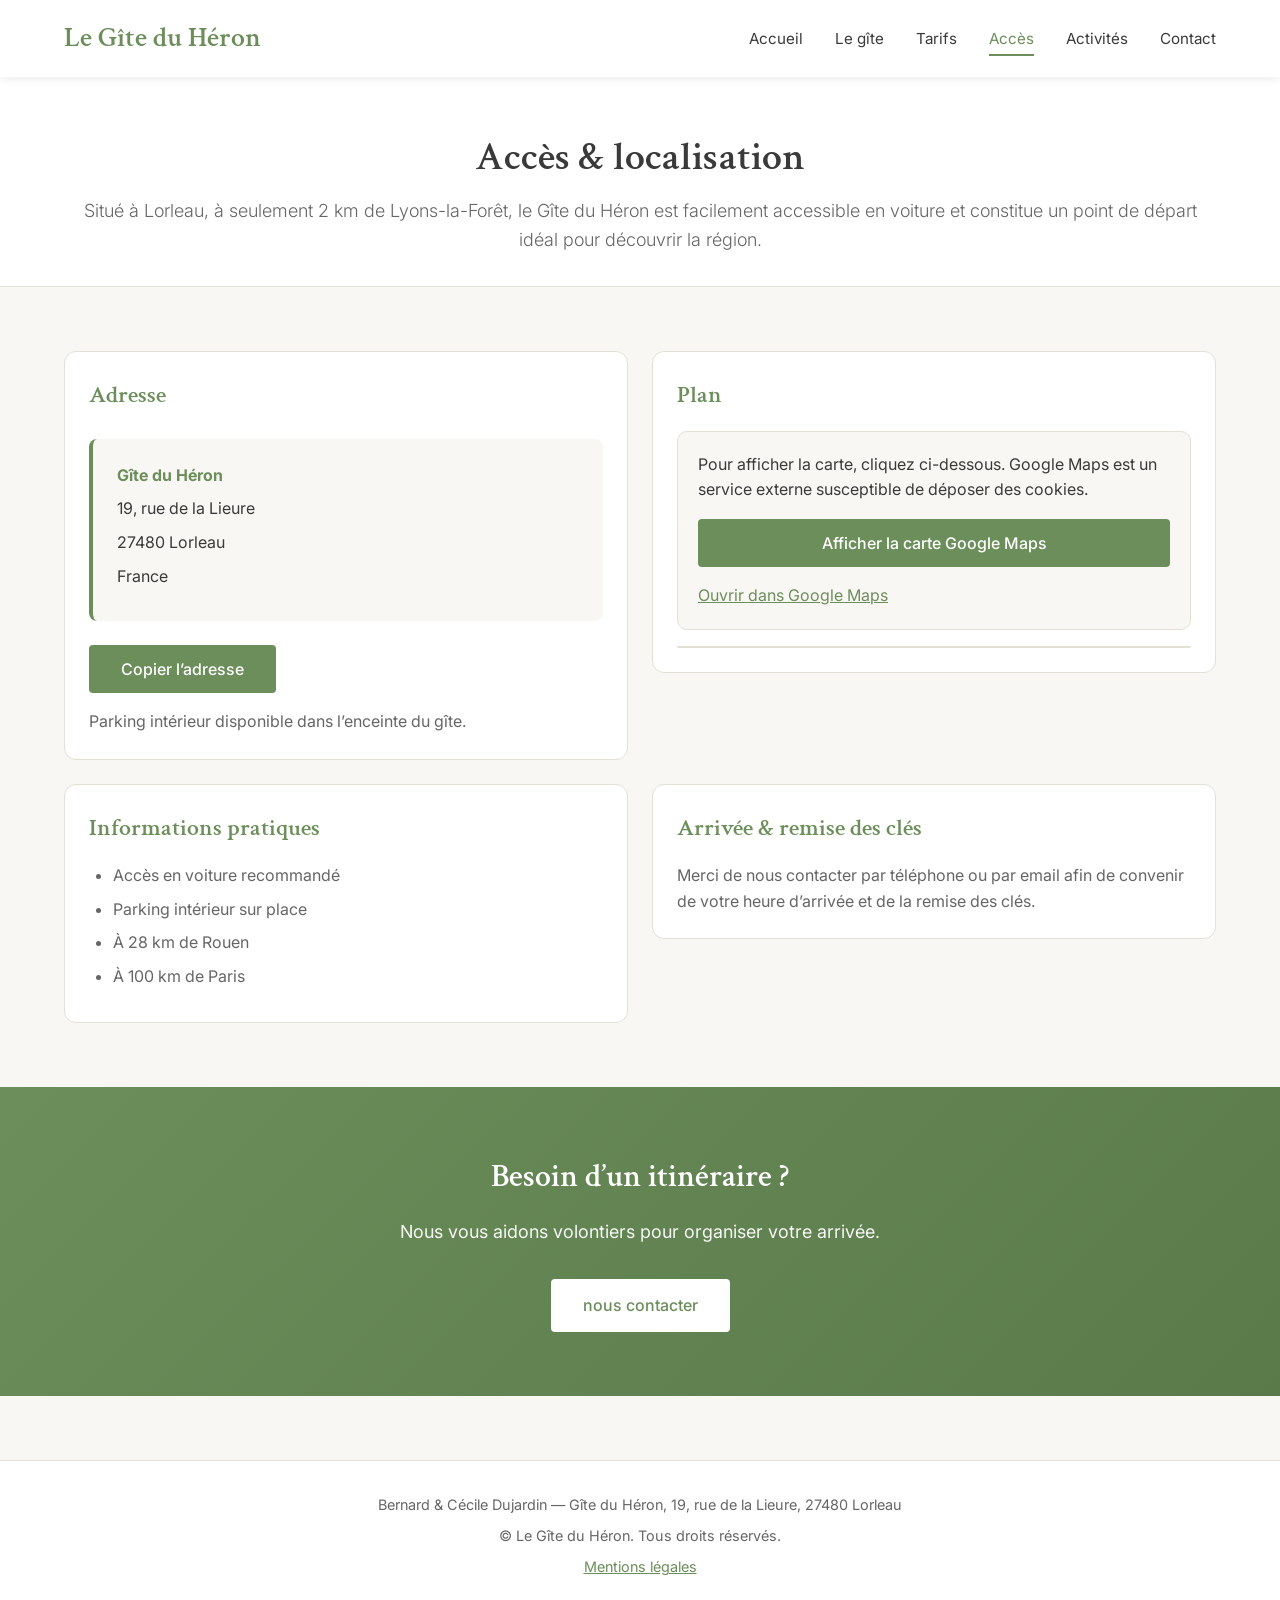
==== commit 4547af0f: "add pictures" ====
--- a/acces/index.html
+++ b/acces/index.html
@@ -84,7 +84,7 @@
             <div class="container">
                 <h2>Besoin d’un itinéraire ?</h2>
                 <p>Nous vous aidons volontiers pour organiser votre arrivée.</p>
-                <a href="../contact/" class="btn btn-primary">Demander des informations</a>
+                <a href="../contact/" class="btn btn-primary">nous contacter</a>
             </div>
         </section>
     </main>
--- a/css/styles.css
+++ b/css/styles.css
@@ -907,6 +907,11 @@
     margin: 0;
 }
 
+/* Gîte – GLightbox */
+.gallery-grid a.glightbox {
+    display: block;
+}
+
 .gallery-item img {
     width: 100%;
     height: 320px;
@@ -1145,6 +1150,77 @@
     font-style: italic;
 }
 
+.contact-line {
+    display: flex;
+    align-items: center;
+    gap: 0.5rem;
+    flex-wrap: wrap;
+    margin-top: 0.75rem;
+    color: var(--color-text-light);
+}
+
+.contact-line strong {
+    color: var(--color-text);
+    font-weight: 600;
+}
+
+.copy-button {
+    border: none;
+    background: transparent;
+    color: var(--color-text-light);
+    width: 32px;
+    height: 32px;
+    border-radius: 999px;
+    display: inline-flex;
+    align-items: center;
+    justify-content: center;
+    cursor: pointer;
+    transition: border-color 0.2s ease, color 0.2s ease, background-color 0.2s ease, transform 0.1s ease;
+}
+
+.copy-button:hover {
+    color: var(--color-primary);
+}
+
+.copy-icon {
+    width: 18px;
+    height: 18px;
+}
+
+.copy-button:focus-visible {
+    outline: 2px solid var(--color-primary);
+    outline-offset: 2px;
+}
+
+.copy-feedback {
+    display: inline-flex;
+    align-items: center;
+    font-family: var(--font-sans);
+    font-size: 0.85rem;
+    font-weight: 600;
+    letter-spacing: 0.02em;
+    color: var(--color-primary);
+    background-color: var(--color-bg);
+    border: 1px solid var(--color-border);
+    border-radius: 999px;
+    padding: 0.15rem 0.6rem;
+    opacity: 0;
+    transform: translateY(2px);
+    transition: opacity 0.2s ease, transform 0.2s ease;
+    min-height: 1.5rem;
+}
+
+.copy-feedback.is-visible {
+    opacity: 1;
+    transform: translateY(0);
+}
+
+.contact-actions {
+    margin-top: 1.5rem;
+    display: flex;
+    justify-content: center;
+}
+
 /* Contact Form */
 .contact-form-wrapper {
     background-color: var(--color-white);
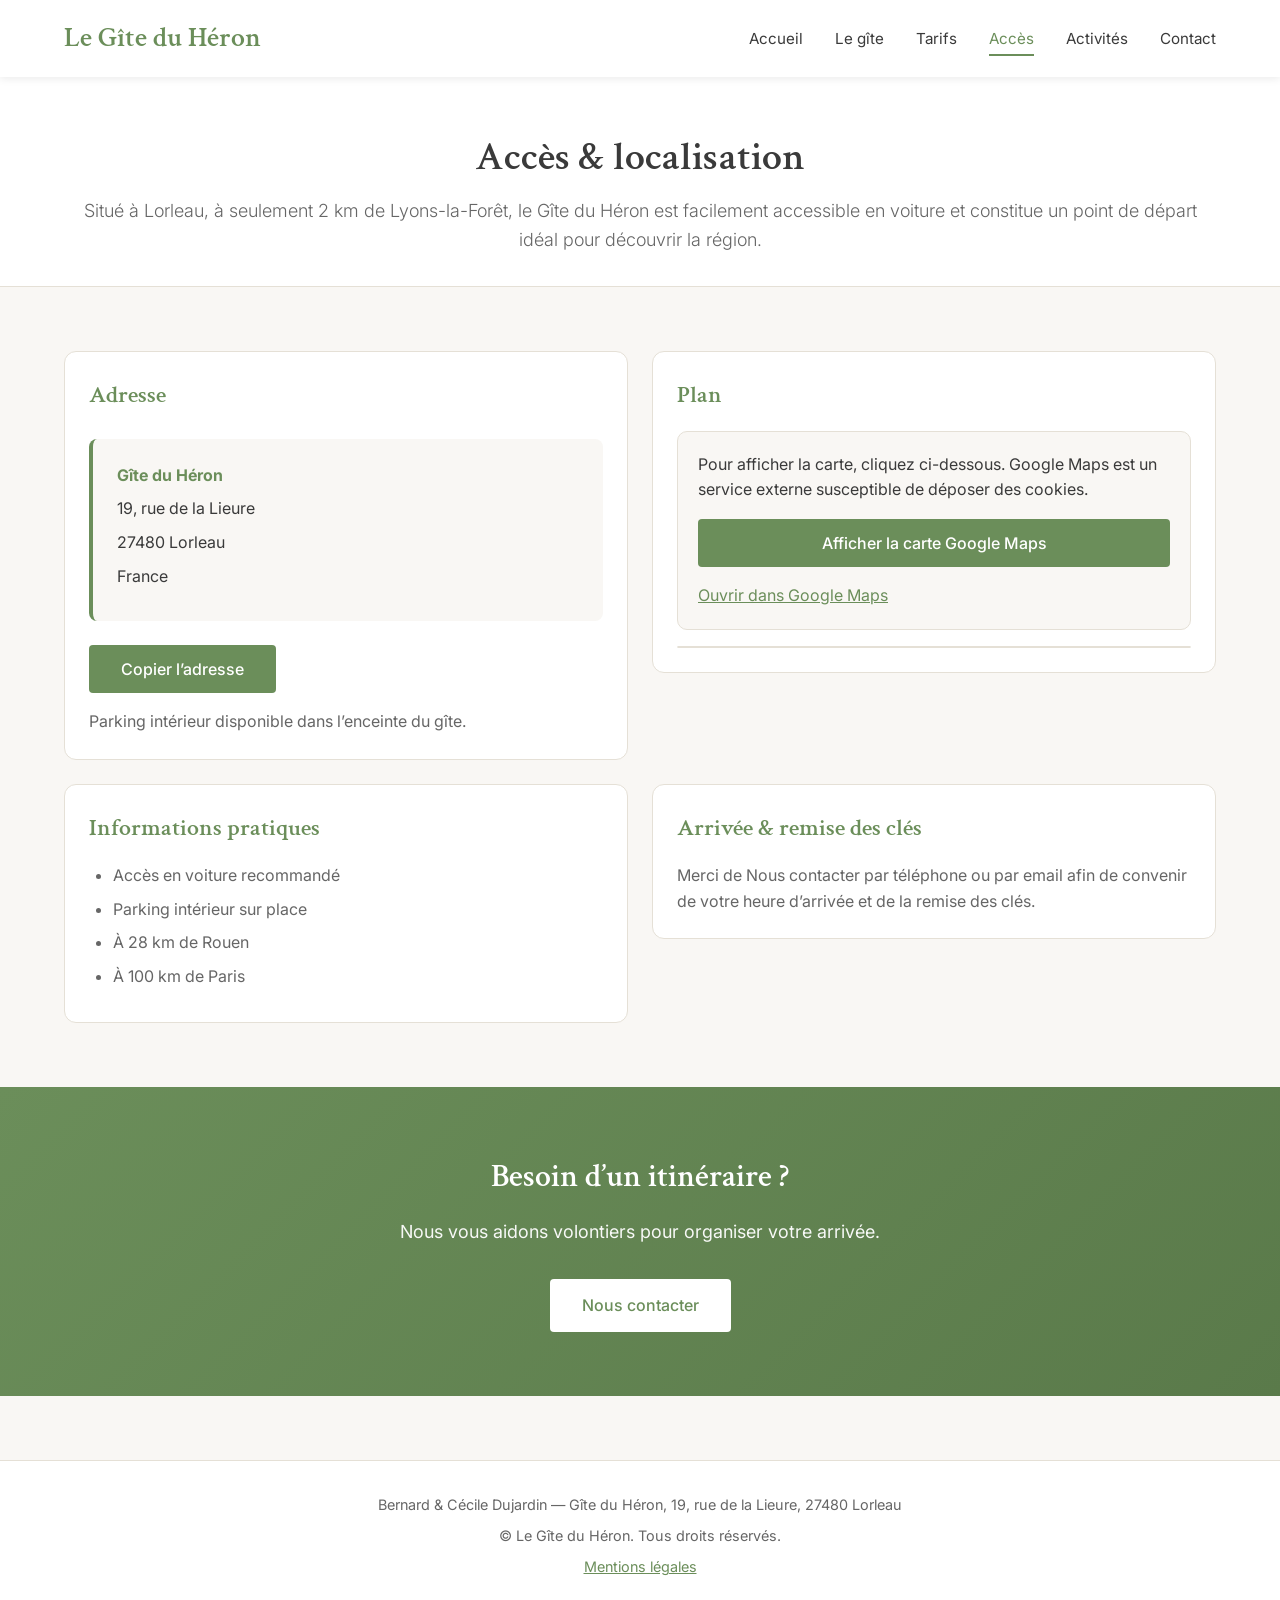
==== commit d8d45c8f: "feat: fix" ====
--- a/acces/index.html
+++ b/acces/index.html
@@ -73,7 +73,7 @@
                     <section class="access-card">
                         <h2>Arrivée &amp; remise des clés</h2>
                         <p class="access-note">
-                            Merci de nous contacter par téléphone ou par email afin de convenir de votre heure d’arrivée et de la remise des clés.
+                            Merci de Nous contacter par téléphone ou par email afin de convenir de votre heure d’arrivée et de la remise des clés.
                         </p>
                     </section>
                 </div>
@@ -84,7 +84,7 @@
             <div class="container">
                 <h2>Besoin d’un itinéraire ?</h2>
                 <p>Nous vous aidons volontiers pour organiser votre arrivée.</p>
-                <a href="../contact/" class="btn btn-primary">nous contacter</a>
+                <a href="../contact/" class="btn btn-primary">Nous contacter</a>
             </div>
         </section>
     </main>
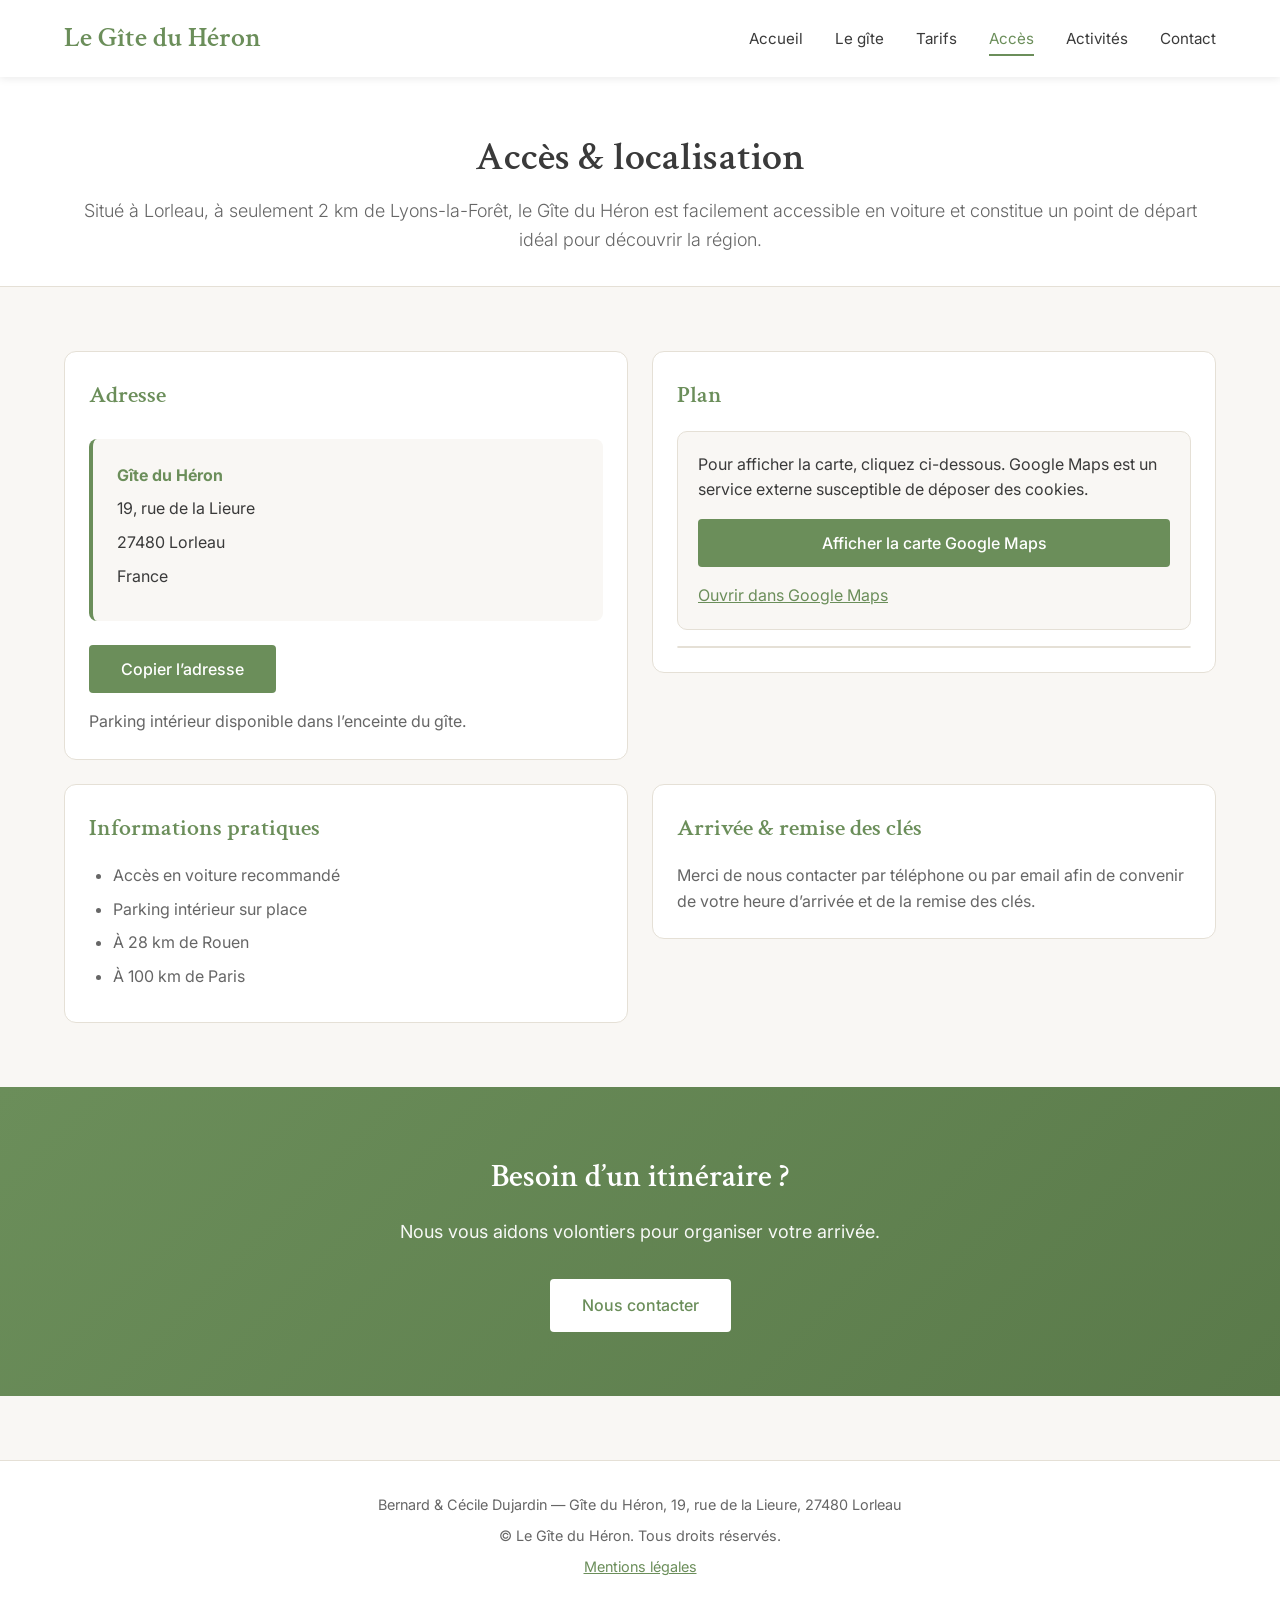
==== commit 0da7131c: "fix: fix'" ====
--- a/acces/index.html
+++ b/acces/index.html
@@ -73,7 +73,7 @@
                     <section class="access-card">
                         <h2>Arrivée &amp; remise des clés</h2>
                         <p class="access-note">
-                            Merci de Nous contacter par téléphone ou par email afin de convenir de votre heure d’arrivée et de la remise des clés.
+                            Merci de nous contacter par téléphone ou par email afin de convenir de votre heure d’arrivée et de la remise des clés.
                         </p>
                     </section>
                 </div>
